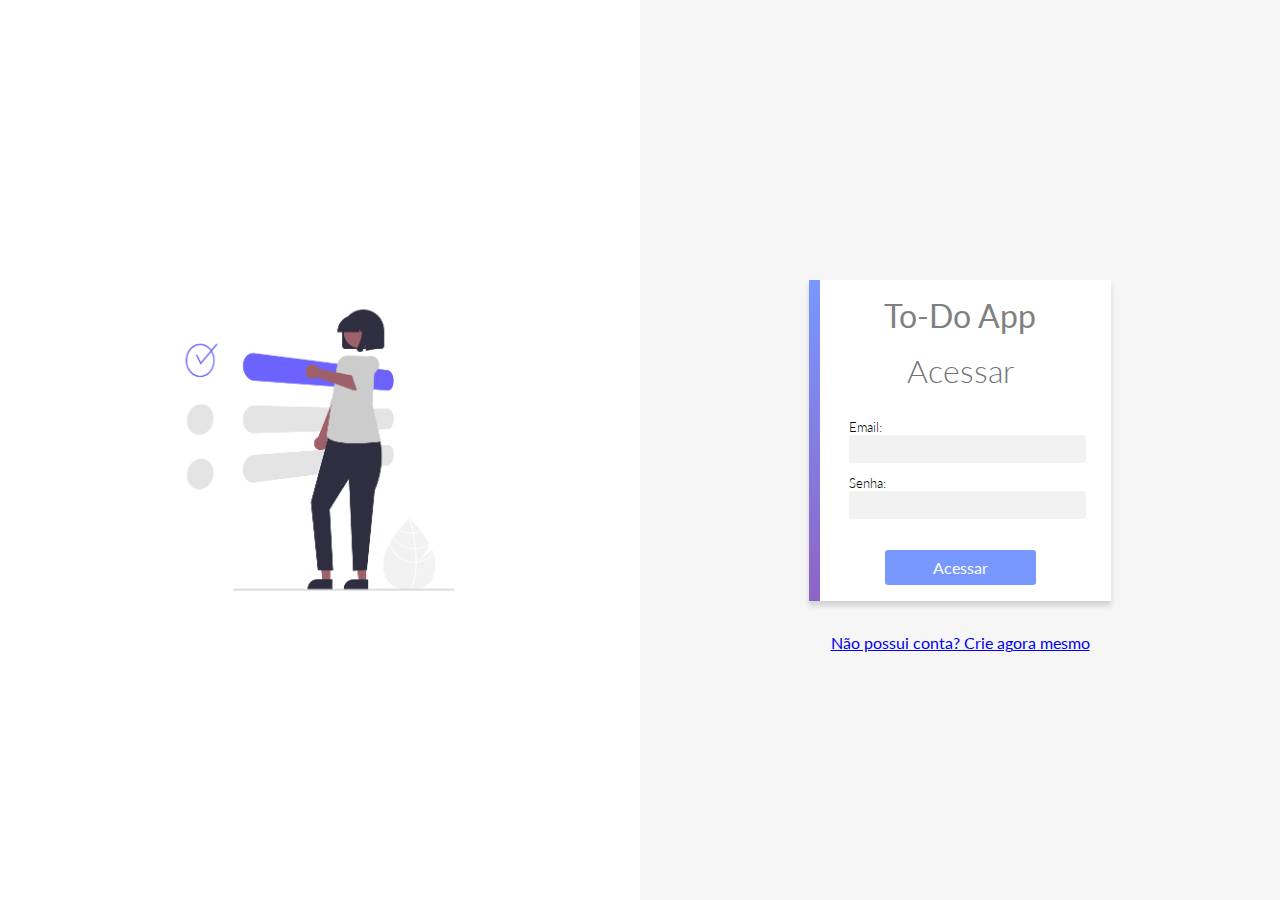
==== index.html @ 4a943476 "first Commit" ====
<!DOCTYPE html>
<html lang="pt-BR">

<head>
  <meta charset="UTF-8">
  <meta http-equiv="X-UA-Compatible" content="IE=edge">
  <meta name="viewport" content="width=device-width, initial-scale=1.0">
  <title>To-Do App</title>

  <!-- ---------------- estilos compartilhados entre login e signup ---------------- -->
  <link rel="stylesheet" href="styles/acesso.css">

  <!-- ---------------------- lógica aplicada no login ----------------------- -->
  <script src="/scripts/utils.js"></script>
  <script src="/scripts/index.js"></script>

</head>

<body>
  <div class="left">
    <img src="./assets/pessoa-login.png" alt="">
  </div>

  <div class="right">
    <form>
      <div class="form-header">
        <p>To-Do App</p>
      </div>
      <h1>Acessar</h1>


      <label>
        Email:
        <input id="inputEmail" type="text">
      </label>
      <label>
        Senha:
        <input id="inputPassword" type="password">
      </label>

      <button type="submit">Acessar</button>

    </form>
    <div class="ingressar">
      <a href="signup.html">Não possui conta? Crie agora mesmo</a>
    </div>
  </div>

</body>

</html>
---- styles/acesso.css ----
@import url('./common.css');

body{
  display: flex;
}

h1 {
  color: rgb(116, 116, 116);
  font-weight: 300;
  margin: .5em 0;
}

form {
  position: relative;
  max-width: 26em;
  background-color: white;
  display: flex;
  align-items: center;
  flex-direction: column;
  margin: 2em auto;
  box-shadow: 0 5px 5px lightgrey;
  padding: 1em 2.5em;
  box-sizing: border-box;
}

form:after {
  position: absolute;
  content: '';
  width: .7em;
  height: 100%;
  top: 0;
  left: 0;
  background: linear-gradient(var(--primary), var(--secondary));
}


input {
  width: 100%;
  padding: .4em .5em;
  background-color: var(--app-grey);
  border: 1px solid var(--app-grey);
  border-radius: .2em;
}

input:focus {
  outline: none;
  border: 1px solid lightgrey;
}

label {
  width: 100%;
  font-weight: 300;
  margin-bottom: -.1em;
  margin-top: 1em;
  font-size: .8em;
}

button {
  padding: .5em 3em;
  background-color: var(--primary);
  color: white;
  margin-top: 2em;
  font-weight: 400;
  font-size: 1em;
}

.form-header {
  color: grey;
  font-size: 2em;
}
.ingressar{
  text-align: center;
}
.left{
  width: 50%;  
  background-color: white;
  text-align: center;
  display: flex;
  align-items: center;
  justify-content: center;
}
.left img{
  width:60%;
}
.right{
  width: 50%;
  display: flex;
  flex-direction: column;
  align-items: center;
  justify-content: center;
}
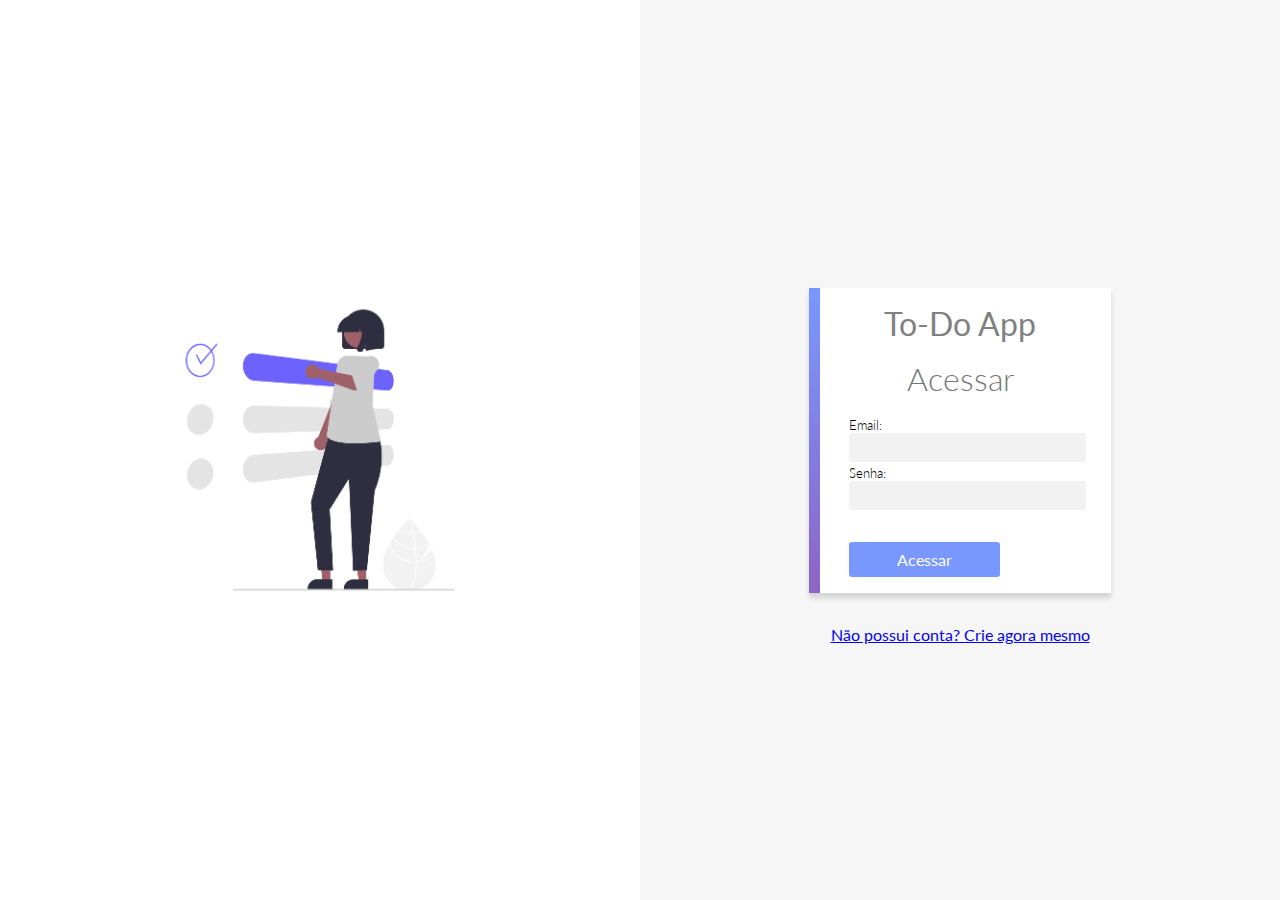
==== commit 38a7f014: "Ajuste nas tags do Index e signup" ====
--- a/index.html
+++ b/index.html
@@ -5,15 +5,8 @@
   <meta charset="UTF-8">
   <meta http-equiv="X-UA-Compatible" content="IE=edge">
   <meta name="viewport" content="width=device-width, initial-scale=1.0">
+  <link rel="stylesheet" href="styles/acesso.css">
   <title>To-Do App</title>
-
-  <!-- ---------------- estilos compartilhados entre login e signup ---------------- -->
-  <link rel="stylesheet" href="styles/acesso.css">
-
-  <!-- ---------------------- lógica aplicada no login ----------------------- -->
-  <script src="/scripts/utils.js"></script>
-  <script src="/scripts/index.js"></script>
-
 </head>
 
 <body>
@@ -27,25 +20,32 @@
         <p>To-Do App</p>
       </div>
       <h1>Acessar</h1>
+      <fieldset>
+        
+        <div class="campos">
+          <label> Email: </label>
+          <input id="inputEmail" type="text">
+          <small></small>
+        </div>
 
+        <div class="campos">
+          <label> Senha: </label>
+          <input id="inputPassword" type="password">
+          <small></small>
+        </div>
+        
+        <button type="submit">Acessar</button>
+        
+      </fieldset>
+    </form>
 
-      <label>
-        Email:
-        <input id="inputEmail" type="text">
-      </label>
-      <label>
-        Senha:
-        <input id="inputPassword" type="password">
-      </label>
-
-      <button type="submit">Acessar</button>
-
-    </form>
     <div class="ingressar">
       <a href="signup.html">Não possui conta? Crie agora mesmo</a>
     </div>
   </div>
 
+  <script src="/js/utils.js"></script>
+  <script src="/js/index.js"></script>
 </body>
 
 </html>--- a/styles/acesso.css
+++ b/styles/acesso.css
@@ -33,6 +33,11 @@
   background: linear-gradient(var(--primary), var(--secondary));
 }
 
+fieldset{
+  border: none;
+  padding: 0;
+  margin: 0;
+}
 
 input {
   width: 100%;
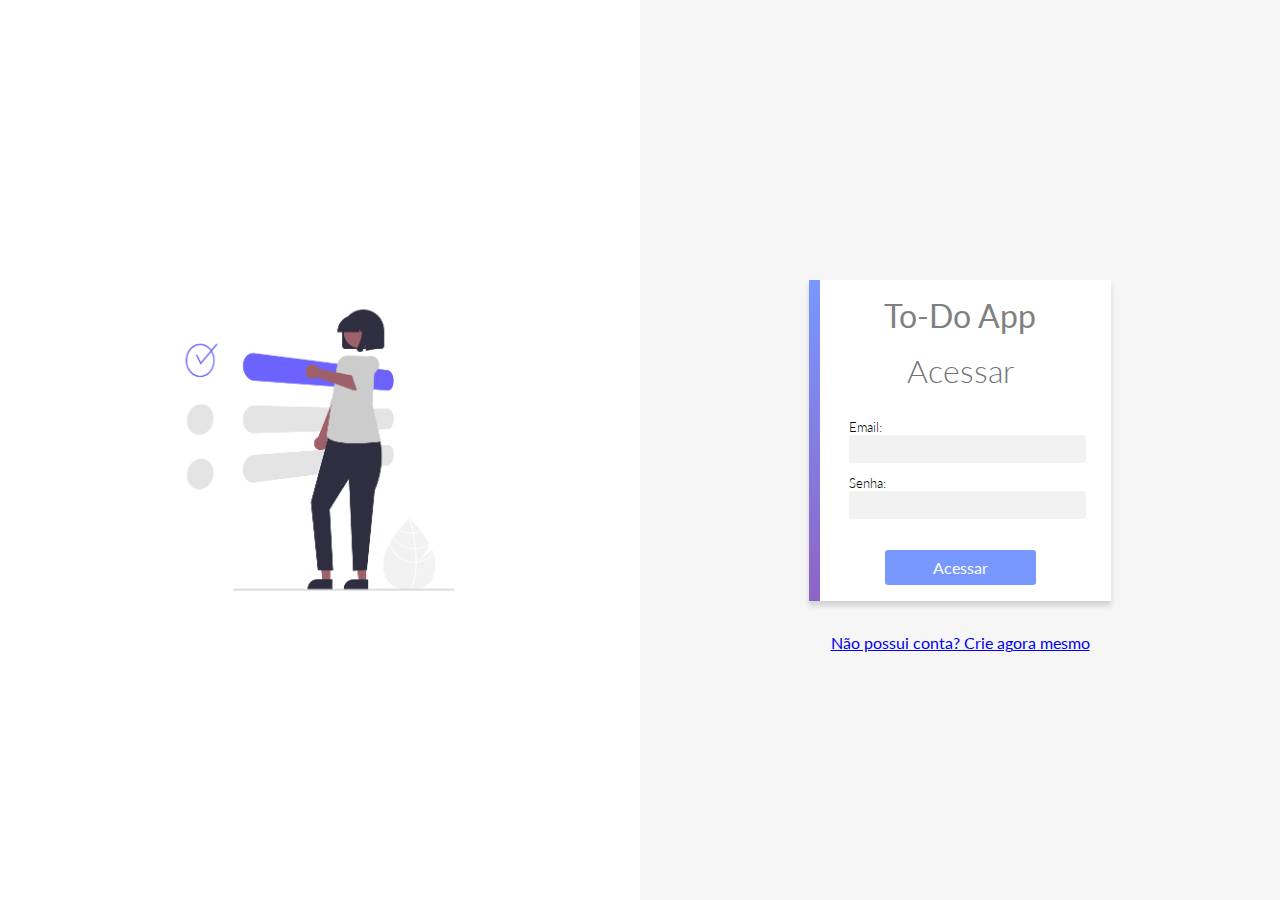
==== commit 387764ee: "pequena alteração" ====
--- a/index.html
+++ b/index.html
@@ -5,11 +5,18 @@
   <meta charset="UTF-8">
   <meta http-equiv="X-UA-Compatible" content="IE=edge">
   <meta name="viewport" content="width=device-width, initial-scale=1.0">
+  <title>To-Do App</title>
+
+  <!-- ---------------- estilos compartilhados entre login e signup ---------------- -->
   <link rel="stylesheet" href="styles/acesso.css">
-  <title>To-Do App</title>
+
+  <!-- ---------------------- lógica aplicada no login ----------------------- -->
+  <script src="/scripts/utils.js"></script>
+  <script src="/scripts/index.js"></script>
+
 </head>
 
-<body>
+<body id="dark-mode">
   <div class="left">
     <img src="./assets/pessoa-login.png" alt="">
   </div>
@@ -20,32 +27,25 @@
         <p>To-Do App</p>
       </div>
       <h1>Acessar</h1>
-      <fieldset>
-        
-        <div class="campos">
-          <label> Email: </label>
-          <input id="inputEmail" type="text">
-          <small></small>
-        </div>
 
-        <div class="campos">
-          <label> Senha: </label>
-          <input id="inputPassword" type="password">
-          <small></small>
-        </div>
-        
-        <button type="submit">Acessar</button>
-        
-      </fieldset>
+
+      <label>
+        Email:
+        <input id="inputEmail" type="text">
+      </label>
+      <label>
+        Senha:
+        <input id="inputPassword" type="password">
+      </label>
+
+      <button type="submit">Acessar</button>
+
     </form>
-
     <div class="ingressar">
       <a href="signup.html">Não possui conta? Crie agora mesmo</a>
     </div>
   </div>
 
-  <script src="/js/utils.js"></script>
-  <script src="/js/index.js"></script>
 </body>
 
 </html>--- a/styles/acesso.css
+++ b/styles/acesso.css
@@ -33,11 +33,6 @@
   background: linear-gradient(var(--primary), var(--secondary));
 }
 
-fieldset{
-  border: none;
-  padding: 0;
-  margin: 0;
-}
 
 input {
   width: 100%;
@@ -93,4 +88,24 @@
   flex-direction: column;
   align-items: center;
   justify-content: center;
-}+}
+
+fieldset{
+  border: none;
+  padding: 0;
+  margin: 0;
+}
+
+.campos small {
+  color: red;
+  display: none;
+  font-size: 12px;
+}
+
+.campos.camposErro input {
+  border-color: red;
+}
+
+.campos.camposErro small {
+  display: block;
+}
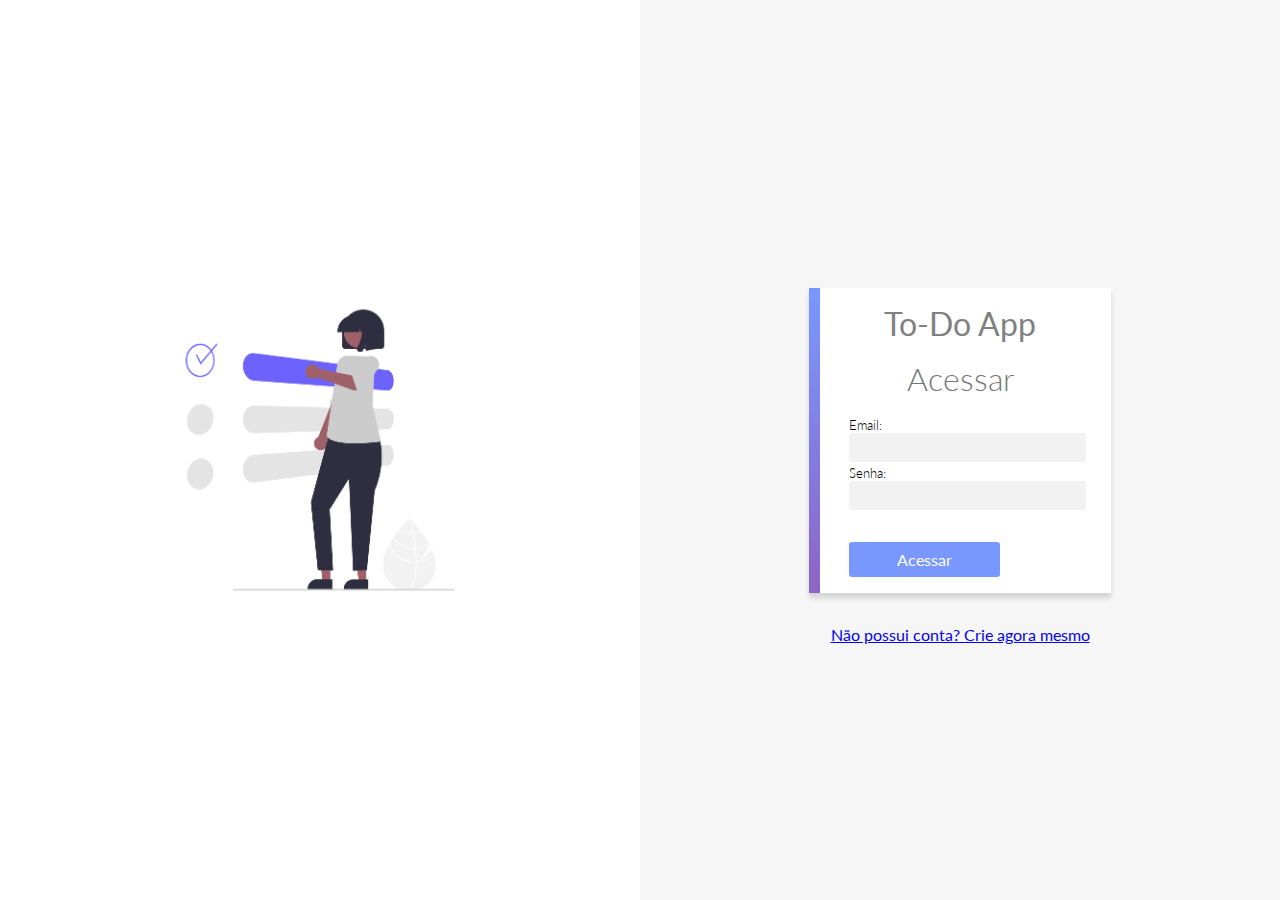
==== commit b42ace47: "Merge branch 'main' of https://github.com/beliciobcardoso/ToDo_Grupo3 into GuiMello" ====
--- a/index.html
+++ b/index.html
@@ -11,8 +11,7 @@
   <link rel="stylesheet" href="styles/acesso.css">
 
   <!-- ---------------------- lógica aplicada no login ----------------------- -->
-  <script src="/scripts/utils.js"></script>
-  <script src="/scripts/index.js"></script>
+
 
 </head>
 
@@ -29,16 +28,24 @@
       <h1>Acessar</h1>
 
 
-      <label>
-        Email:
-        <input id="inputEmail" type="text">
-      </label>
-      <label>
-        Senha:
-        <input id="inputPassword" type="password">
-      </label>
+      <fieldset>
+        
+        <div class="campos">
+          <label> Email: </label>
+          <input id="inputEmail" type="email" required>
+          <small>Email inválido!</small>
+        </div>
 
-      <button type="submit">Acessar</button>
+        <div class="campos">
+          <label> Senha: </label>
+          <input id="inputPassword" type="password" minlength = "8" required >
+          <small>Senha inválida! Digite no mínimo 8 caracteres</small>
+        </div>
+        
+        <button type="submit" id="buttonLogin">Acessar</button>
+        
+      </fieldset>
+
 
     </form>
     <div class="ingressar">
@@ -46,6 +53,8 @@
     </div>
   </div>
 
+  <script src="./scripts/login.js" type="module"></script>
+  <script src="./scripts/utils.js" type="module"></script>
 </body>
 
 </html>